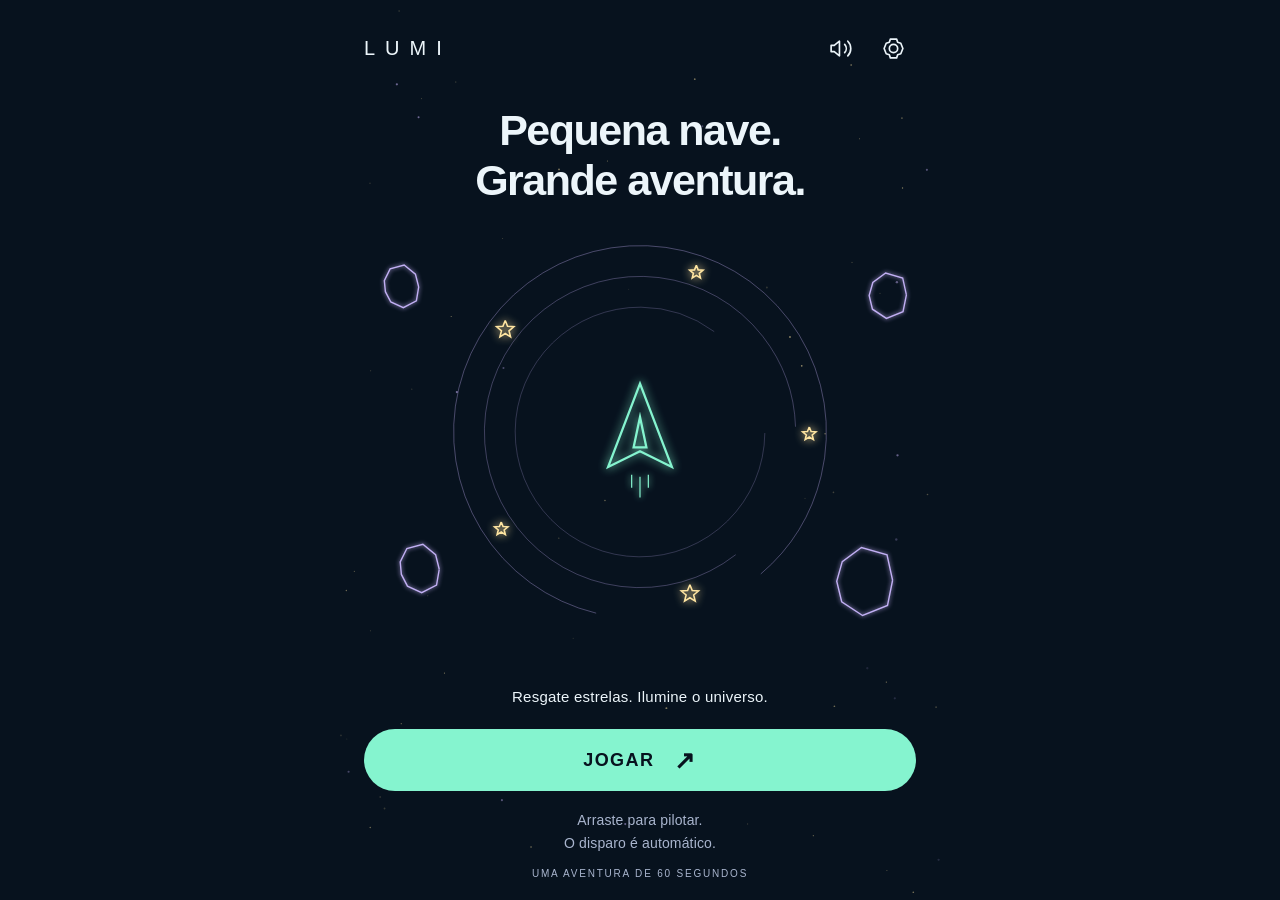
==== app/src/main/assets/index.html @ 9bbcdaa8 "Build LUMI Orbit Android game and bounded OpenAI service integration" ====
<!doctype html>
<html lang="pt-BR"><head><meta charset="utf-8"><meta name="viewport" content="width=device-width, initial-scale=1, maximum-scale=1, viewport-fit=cover"><meta name="theme-color" content="#07121e"><meta http-equiv="Content-Security-Policy" content="default-src 'self'; script-src 'self'; style-src 'self'; img-src 'self' data:; connect-src 'self'; object-src 'none'; base-uri 'none'"><title>LUMI Orbit</title><link rel="stylesheet" href="style.css"></head>
<body><main id="app"><canvas id="space" aria-label="Campo de estrelas. Arraste para pilotar a nave."></canvas>
<section id="home" class="screen">
<header><span class="wordmark">LUMI</span><div class="tools"><button id="sound" class="icon" aria-label="Desligar som"></button><button id="settings" class="icon" aria-label="Configurações"></button></div></header>
<h1>Pequena nave.<br>Grande aventura.</h1>
<div class="home-bottom"><p>Resgate estrelas. Ilumine o universo.</p><button id="play" class="primary">JOGAR <span>↗</span></button><p class="hint">Arraste para pilotar.<br>O disparo é automático.</p><span id="record" class="micro"></span></div>
</section>
<section id="hud" class="screen hidden"><header><div class="score"><b id="score">0</b><span>PONTOS</span></div><div id="lives" aria-label="3 corações"></div><button id="pause" class="icon circle" aria-label="Pausar"></button></header><div class="mission"><span id="mission-name">JARDIM DE ESTRELAS</span><strong id="goal">ESTRELAS 0 / 8</strong><div class="progress"><i id="progress"></i></div></div><div id="toast" role="status"></div><div id="control-hint">Arraste para pilotar</div><button id="shield" aria-label="Ativar escudo"><span id="shield-icon"></span><small id="shield-label">ESCUDO</small></button></section>
<section id="result" class="screen hidden"><header><span class="wordmark">LUMI</span><button id="result-home" class="icon" aria-label="Início"></button></header><div class="result-body"><h2 id="result-title">Você iluminou o céu!</h2><div id="medals" aria-label="Estrelas da aventura">☆ ☆ ☆</div><p id="result-stars">8 estrelas resgatadas</p><span class="micro">PONTUAÇÃO</span><strong id="final-score">840</strong><p id="result-note" class="hint"></p><button id="again" class="primary">MAIS UMA AVENTURA <span>↗</span></button></div></section>
<div id="overlay" class="hidden"><section id="panel" role="dialog" aria-modal="true" aria-labelledby="panel-title"></section></div>
</main><script src="game.js"></script></body></html>
---- app/src/main/assets/style.css ----
:root{--bg:#07121e;--ink:#ecf5fa;--mint:#85f4cf;--muted:#a9b5ce;--gold:#ffe5a1;--line:#27394c}*{box-sizing:border-box;-webkit-tap-highlight-color:transparent}html,body{margin:0;width:100%;height:100%;overflow:hidden;background:var(--bg);color:var(--ink);font-family:Arial,Helvetica,sans-serif;overscroll-behavior:none;user-select:none}button,input{font:inherit}button{cursor:pointer;color:inherit;border:0;touch-action:manipulation}button:focus-visible,input:focus-visible{outline:3px solid var(--gold);outline-offset:4px}button:active{transform:scale(.97)}#app{position:relative;width:100%;height:100%;max-width:600px;margin:auto;overflow:hidden}#space{position:absolute;inset:0;width:100%;height:100%;touch-action:none}.screen{position:absolute;inset:0;pointer-events:none;padding:24px}.screen button{pointer-events:auto}.hidden{display:none!important}header{display:flex;align-items:center;justify-content:space-between;height:48px;gap:12px}.wordmark{font-size:20px;letter-spacing:10px;font-weight:400}.tools{display:flex;gap:7px}.icon{display:grid;place-items:center;background:transparent;width:46px;height:46px;padding:11px}.icon svg{width:25px;height:25px}.circle{border:1px solid #afbdd8;border-radius:50%}h1{font-size:clamp(28px,8.1vw,43px);line-height:1.16;letter-spacing:-1.5px;margin:34px -4px 0;text-align:center;font-weight:750}.home-bottom{position:absolute;bottom:20px;left:24px;right:24px;text-align:center}.home-bottom>p:first-child{font-size:15px;letter-spacing:.25px;margin:0 0 24px}.primary{width:100%;min-height:62px;border-radius:32px;background:var(--mint);color:var(--bg);letter-spacing:1.4px;font-size:18px;font-weight:750;display:flex;align-items:center;justify-content:center;gap:20px;padding:16px}.primary span{font-size:25px}.hint{color:var(--muted);font-size:14px;line-height:1.6;margin:18px 0 0;letter-spacing:.15px}.micro{font-size:11px;letter-spacing:1.8px;color:var(--muted)}#record{display:block;margin-top:14px;font-size:10px;min-height:12px}.score{display:flex;flex-direction:column;gap:2px}.score b{font-size:30px;line-height:1;font-weight:500;font-variant-numeric:tabular-nums}.score span{font-size:8px;letter-spacing:2px;color:var(--muted)}#lives{display:flex;gap:9px;color:var(--mint)}#lives svg{width:24px;height:24px}.mission{text-align:center;margin-top:22px;display:flex;flex-direction:column;gap:8px}.mission>span{font-size:9px;color:var(--muted);letter-spacing:2px}.mission strong{font-size:12px;letter-spacing:2px;font-weight:400}.progress{width:110px;height:2px;background:var(--line);margin:0 auto}.progress i{height:2px;background:var(--gold);display:block;transition:width .25s;width:0}#toast{position:absolute;top:25%;left:16px;right:16px;text-align:center;font-size:22px;font-weight:600;opacity:0;transition:opacity .2s;text-shadow:0 2px 18px var(--bg)}#control-hint{position:absolute;bottom:25px;left:24px;font-size:13px;letter-spacing:.2px;color:var(--muted);transition:opacity 1s}#shield{position:absolute;bottom:55px;right:24px;display:flex;align-items:center;flex-direction:column;gap:11px;background:transparent;padding:0}#shield-icon{width:77px;height:77px;border:1px solid var(--mint);border-radius:50%;display:grid;place-items:center;box-shadow:0 0 0 7px #85f4cf09;transition:opacity .2s}#shield svg{width:35px;height:35px;color:var(--mint)}#shield small{font-size:10px;letter-spacing:1.8px;color:var(--muted)}#shield:disabled{cursor:default}#shield:disabled #shield-icon{opacity:.3}#result header{position:relative;z-index:1}.result-body{position:absolute;bottom:35px;left:24px;right:24px;text-align:center}.result-body h2{font-size:clamp(25px,7vw,37px);line-height:1.1;letter-spacing:-1px;margin:0 0 20px}#medals{font-size:65px;letter-spacing:12px;line-height:1.1;color:var(--gold);padding-left:12px}#result-stars{font-size:17px;letter-spacing:.6px;margin:15px 0 25px}#final-score{display:block;font-size:46px;font-weight:400;margin:6px 0 0}#result-note{margin:10px 0 23px;font-size:12px}#overlay{position:absolute;inset:0;z-index:5;background:#020913d9;backdrop-filter:blur(14px);display:flex;align-items:center;justify-content:center;padding:24px;touch-action:auto}#panel{width:100%;max-height:100%;overflow:auto;background:#0c1c2b;border:1px solid var(--line);border-radius:24px;padding:26px;box-shadow:0 24px 80px #0008}#panel h2{font-size:26px;letter-spacing:-.8px;margin:0 0 12px}#panel p{font-size:14px;line-height:1.65;color:var(--muted)}#panel button{width:100%;margin-top:12px;min-height:50px;border-radius:25px;padding:12px;background:#152b3b;font-size:14px}#panel button.primary{background:var(--mint);font-size:15px}#panel .row{display:flex;align-items:center;justify-content:space-between;gap:14px;border-bottom:1px solid var(--line);padding:13px 0;font-size:14px}#panel .row button{width:auto;min-width:82px;margin:0;min-height:42px;padding:10px}#panel .status{font-size:12px;color:var(--gold)}#panel label{font-size:12px;color:var(--muted);display:block;margin:15px 0 6px}#panel input{background:#06131f;border:1px solid #385062;border-radius:12px;padding:14px;width:100%;color:var(--ink);font-size:14px;user-select:text}#panel .minor{background:transparent;border:1px solid var(--line)}@media(max-height:660px){.screen{padding:15px 22px}h1{font-size:29px;margin-top:18px}.home-bottom{bottom:12px}.home-bottom>p:first-child{margin-bottom:16px;font-size:13px}.hint{font-size:12px;margin-top:12px}#record{margin-top:8px}.primary{min-height:54px}.result-body{bottom:20px}.result-body h2{font-size:26px}#medals{font-size:48px}#result-stars{margin:10px 0 16px}.mission{margin-top:12px}#shield-icon{width:65px;height:65px}}@media(prefers-reduced-motion:reduce){*{transition:none!important}}

#lives .lost{opacity:.2}
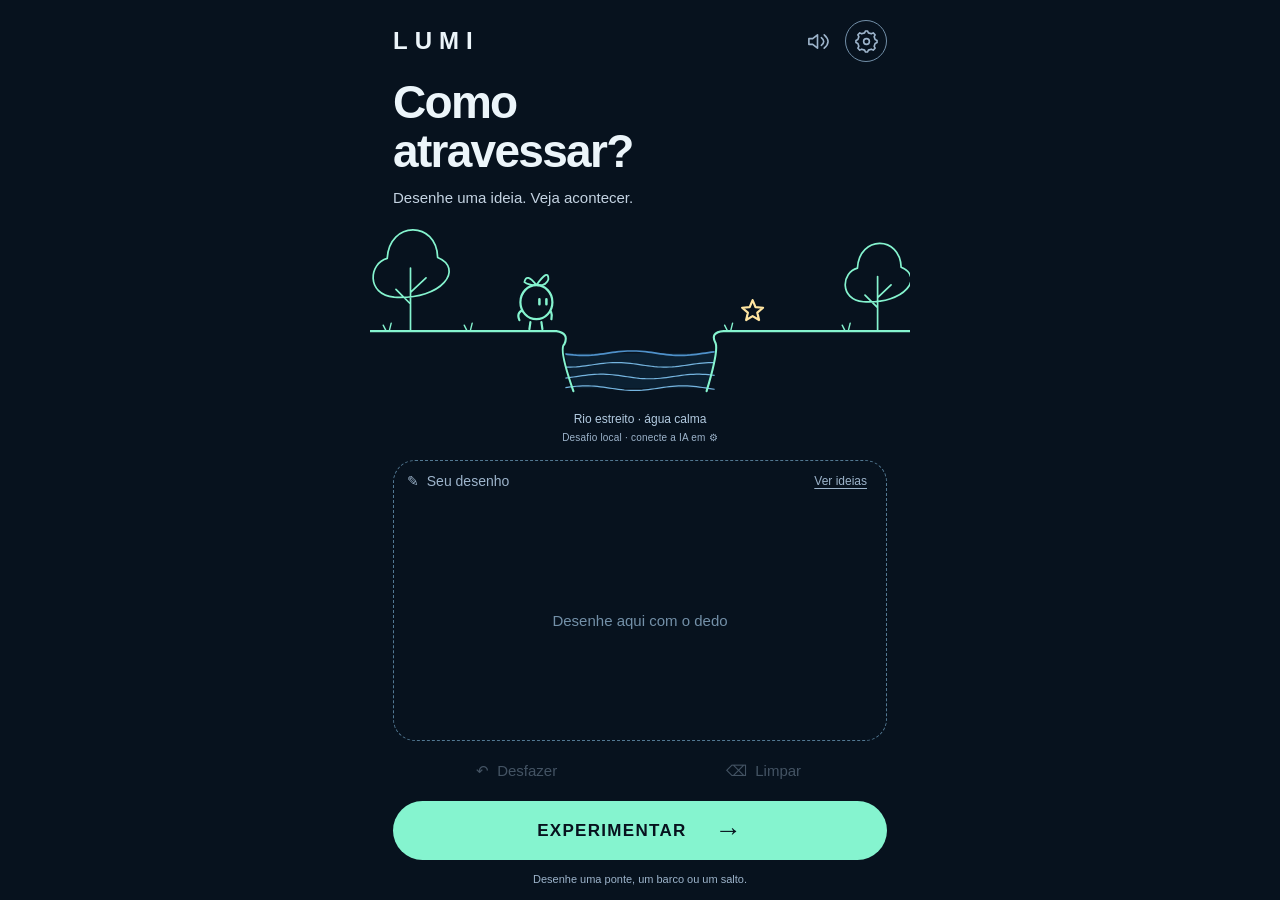
==== commit 15506ba2: "Transform LUMI into a drawing river puzzle with visual Decisions and outcome-conditioned Agents" ====
--- a/app/src/main/assets/index.html
+++ b/app/src/main/assets/index.html
@@ -1,12 +1,12 @@
 <!doctype html>
-<html lang="pt-BR"><head><meta charset="utf-8"><meta name="viewport" content="width=device-width, initial-scale=1, maximum-scale=1, viewport-fit=cover"><meta name="theme-color" content="#07121e"><meta http-equiv="Content-Security-Policy" content="default-src 'self'; script-src 'self'; style-src 'self'; img-src 'self' data:; connect-src 'self'; object-src 'none'; base-uri 'none'"><title>LUMI Orbit</title><link rel="stylesheet" href="style.css"></head>
-<body><main id="app"><canvas id="space" aria-label="Campo de estrelas. Arraste para pilotar a nave."></canvas>
-<section id="home" class="screen">
-<header><span class="wordmark">LUMI</span><div class="tools"><button id="sound" class="icon" aria-label="Desligar som"></button><button id="settings" class="icon" aria-label="Configurações"></button></div></header>
-<h1>Pequena nave.<br>Grande aventura.</h1>
-<div class="home-bottom"><p>Resgate estrelas. Ilumine o universo.</p><button id="play" class="primary">JOGAR <span>↗</span></button><p class="hint">Arraste para pilotar.<br>O disparo é automático.</p><span id="record" class="micro"></span></div>
-</section>
-<section id="hud" class="screen hidden"><header><div class="score"><b id="score">0</b><span>PONTOS</span></div><div id="lives" aria-label="3 corações"></div><button id="pause" class="icon circle" aria-label="Pausar"></button></header><div class="mission"><span id="mission-name">JARDIM DE ESTRELAS</span><strong id="goal">ESTRELAS 0 / 8</strong><div class="progress"><i id="progress"></i></div></div><div id="toast" role="status"></div><div id="control-hint">Arraste para pilotar</div><button id="shield" aria-label="Ativar escudo"><span id="shield-icon"></span><small id="shield-label">ESCUDO</small></button></section>
-<section id="result" class="screen hidden"><header><span class="wordmark">LUMI</span><button id="result-home" class="icon" aria-label="Início"></button></header><div class="result-body"><h2 id="result-title">Você iluminou o céu!</h2><div id="medals" aria-label="Estrelas da aventura">☆ ☆ ☆</div><p id="result-stars">8 estrelas resgatadas</p><span class="micro">PONTUAÇÃO</span><strong id="final-score">840</strong><p id="result-note" class="hint"></p><button id="again" class="primary">MAIS UMA AVENTURA <span>↗</span></button></div></section>
+<html lang="pt-BR"><head><meta charset="utf-8"><meta name="viewport" content="width=device-width, initial-scale=1, viewport-fit=cover"><meta name="theme-color" content="#07121e"><meta http-equiv="Content-Security-Policy" content="default-src 'self'; script-src 'self'; style-src 'self'; img-src 'self' data:; connect-src 'self'; object-src 'none'; base-uri 'none'"><title>LUMI · Travessias</title><link rel="stylesheet" href="style.css"></head>
+<body><main id="app">
+<header><span class="wordmark">LUMI</span><div class="header-tools"><button id="listen" class="icon" aria-label="Ouvir o desafio"></button><button id="settings" class="icon circle" aria-label="Configurações"></button></div></header>
+<section class="intro"><h1 id="title">Como<br>atravessar?</h1><p id="subtitle">Desenhe uma ideia. Veja acontecer.</p></section>
+<section id="world-wrap" aria-label="Desafio de atravessar o rio"><canvas id="world"></canvas><span id="conditions">Rio estreito · água calma</span><span id="origin">Desafio local</span></section>
+<section id="drawing-area"><div class="pad-heading"><span id="pad-label">✎ &nbsp;Seu desenho</span><button id="ideas">Ver ideias</button></div><canvas id="drawing" aria-label="Área para desenhar uma ponte, um barco ou um salto"></canvas><span id="draw-placeholder">Desenhe aqui com o dedo</span><div id="busy" class="hidden" role="status"><span class="spinner"></span><strong>Lendo sua ideia…</strong><span>Decisions está olhando o desenho.</span></div><div id="outcome" class="hidden" role="status"><div id="solution-icon"></div><h2 id="outcome-title"></h2><p id="outcome-description"></p><span id="recognition"></span><button id="correct" class="text-button">Não era isso que desenhei</button></div></section>
+<div id="drawing-tools"><button id="undo" aria-label="Desfazer último traço">↶ &nbsp;Desfazer</button><button id="clear" aria-label="Limpar desenho">⌫ &nbsp;Limpar</button></div>
+<div id="feedback" role="status" aria-live="polite"></div>
+<footer><button id="submit" class="primary">EXPERIMENTAR <span>→</span></button><button id="retry" class="secondary hidden">Tentar outro desenho</button><p id="footer-note">Desenhe uma ponte, um barco ou um salto.</p></footer>
 <div id="overlay" class="hidden"><section id="panel" role="dialog" aria-modal="true" aria-labelledby="panel-title"></section></div>
 </main><script src="game.js"></script></body></html>
--- a/app/src/main/assets/style.css
+++ b/app/src/main/assets/style.css
@@ -1,3 +1,2 @@
-:root{--bg:#07121e;--ink:#ecf5fa;--mint:#85f4cf;--muted:#a9b5ce;--gold:#ffe5a1;--line:#27394c}*{box-sizing:border-box;-webkit-tap-highlight-color:transparent}html,body{margin:0;width:100%;height:100%;overflow:hidden;background:var(--bg);color:var(--ink);font-family:Arial,Helvetica,sans-serif;overscroll-behavior:none;user-select:none}button,input{font:inherit}button{cursor:pointer;color:inherit;border:0;touch-action:manipulation}button:focus-visible,input:focus-visible{outline:3px solid var(--gold);outline-offset:4px}button:active{transform:scale(.97)}#app{position:relative;width:100%;height:100%;max-width:600px;margin:auto;overflow:hidden}#space{position:absolute;inset:0;width:100%;height:100%;touch-action:none}.screen{position:absolute;inset:0;pointer-events:none;padding:24px}.screen button{pointer-events:auto}.hidden{display:none!important}header{display:flex;align-items:center;justify-content:space-between;height:48px;gap:12px}.wordmark{font-size:20px;letter-spacing:10px;font-weight:400}.tools{display:flex;gap:7px}.icon{display:grid;place-items:center;background:transparent;width:46px;height:46px;padding:11px}.icon svg{width:25px;height:25px}.circle{border:1px solid #afbdd8;border-radius:50%}h1{font-size:clamp(28px,8.1vw,43px);line-height:1.16;letter-spacing:-1.5px;margin:34px -4px 0;text-align:center;font-weight:750}.home-bottom{position:absolute;bottom:20px;left:24px;right:24px;text-align:center}.home-bottom>p:first-child{font-size:15px;letter-spacing:.25px;margin:0 0 24px}.primary{width:100%;min-height:62px;border-radius:32px;background:var(--mint);color:var(--bg);letter-spacing:1.4px;font-size:18px;font-weight:750;display:flex;align-items:center;justify-content:center;gap:20px;padding:16px}.primary span{font-size:25px}.hint{color:var(--muted);font-size:14px;line-height:1.6;margin:18px 0 0;letter-spacing:.15px}.micro{font-size:11px;letter-spacing:1.8px;color:var(--muted)}#record{display:block;margin-top:14px;font-size:10px;min-height:12px}.score{display:flex;flex-direction:column;gap:2px}.score b{font-size:30px;line-height:1;font-weight:500;font-variant-numeric:tabular-nums}.score span{font-size:8px;letter-spacing:2px;color:var(--muted)}#lives{display:flex;gap:9px;color:var(--mint)}#lives svg{width:24px;height:24px}.mission{text-align:center;margin-top:22px;display:flex;flex-direction:column;gap:8px}.mission>span{font-size:9px;color:var(--muted);letter-spacing:2px}.mission strong{font-size:12px;letter-spacing:2px;font-weight:400}.progress{width:110px;height:2px;background:var(--line);margin:0 auto}.progress i{height:2px;background:var(--gold);display:block;transition:width .25s;width:0}#toast{position:absolute;top:25%;left:16px;right:16px;text-align:center;font-size:22px;font-weight:600;opacity:0;transition:opacity .2s;text-shadow:0 2px 18px var(--bg)}#control-hint{position:absolute;bottom:25px;left:24px;font-size:13px;letter-spacing:.2px;color:var(--muted);transition:opacity 1s}#shield{position:absolute;bottom:55px;right:24px;display:flex;align-items:center;flex-direction:column;gap:11px;background:transparent;padding:0}#shield-icon{width:77px;height:77px;border:1px solid var(--mint);border-radius:50%;display:grid;place-items:center;box-shadow:0 0 0 7px #85f4cf09;transition:opacity .2s}#shield svg{width:35px;height:35px;color:var(--mint)}#shield small{font-size:10px;letter-spacing:1.8px;color:var(--muted)}#shield:disabled{cursor:default}#shield:disabled #shield-icon{opacity:.3}#result header{position:relative;z-index:1}.result-body{position:absolute;bottom:35px;left:24px;right:24px;text-align:center}.result-body h2{font-size:clamp(25px,7vw,37px);line-height:1.1;letter-spacing:-1px;margin:0 0 20px}#medals{font-size:65px;letter-spacing:12px;line-height:1.1;color:var(--gold);padding-left:12px}#result-stars{font-size:17px;letter-spacing:.6px;margin:15px 0 25px}#final-score{display:block;font-size:46px;font-weight:400;margin:6px 0 0}#result-note{margin:10px 0 23px;font-size:12px}#overlay{position:absolute;inset:0;z-index:5;background:#020913d9;backdrop-filter:blur(14px);display:flex;align-items:center;justify-content:center;padding:24px;touch-action:auto}#panel{width:100%;max-height:100%;overflow:auto;background:#0c1c2b;border:1px solid var(--line);border-radius:24px;padding:26px;box-shadow:0 24px 80px #0008}#panel h2{font-size:26px;letter-spacing:-.8px;margin:0 0 12px}#panel p{font-size:14px;line-height:1.65;color:var(--muted)}#panel button{width:100%;margin-top:12px;min-height:50px;border-radius:25px;padding:12px;background:#152b3b;font-size:14px}#panel button.primary{background:var(--mint);font-size:15px}#panel .row{display:flex;align-items:center;justify-content:space-between;gap:14px;border-bottom:1px solid var(--line);padding:13px 0;font-size:14px}#panel .row button{width:auto;min-width:82px;margin:0;min-height:42px;padding:10px}#panel .status{font-size:12px;color:var(--gold)}#panel label{font-size:12px;color:var(--muted);display:block;margin:15px 0 6px}#panel input{background:#06131f;border:1px solid #385062;border-radius:12px;padding:14px;width:100%;color:var(--ink);font-size:14px;user-select:text}#panel .minor{background:transparent;border:1px solid var(--line)}@media(max-height:660px){.screen{padding:15px 22px}h1{font-size:29px;margin-top:18px}.home-bottom{bottom:12px}.home-bottom>p:first-child{margin-bottom:16px;font-size:13px}.hint{font-size:12px;margin-top:12px}#record{margin-top:8px}.primary{min-height:54px}.result-body{bottom:20px}.result-body h2{font-size:26px}#medals{font-size:48px}#result-stars{margin:10px 0 16px}.mission{margin-top:12px}#shield-icon{width:65px;height:65px}}@media(prefers-reduced-motion:reduce){*{transition:none!important}}
-
-#lives .lost{opacity:.2}
+:root{--bg:#07121e;--ink:#ecf5fa;--mint:#85f4cf;--muted:#9db4cb;--gold:#ffe5a1;--line:#294358;--surface:#0c1c2b}*{box-sizing:border-box;-webkit-tap-highlight-color:transparent}html,body{margin:0;width:100%;height:100%;overflow:hidden;background:var(--bg);color:var(--ink);font-family:ui-rounded,'Arial Rounded MT Bold',Arial,Helvetica,sans-serif;overscroll-behavior:none;user-select:none}button,input{font:inherit}button{cursor:pointer;color:inherit;background:none;border:0;touch-action:manipulation}button:focus-visible,input:focus-visible{outline:3px solid var(--gold);outline-offset:3px}button:active{transform:scale(.97)}button:disabled{opacity:.4;cursor:default}button svg{width:23px;height:23px}#app{position:relative;width:100%;height:100%;max-width:540px;margin:auto;display:flex;flex-direction:column;padding:20px 23px 10px;gap:9px;overflow:hidden}header{display:flex;align-items:center;justify-content:space-between;flex-shrink:0;height:42px}.wordmark{font-size:24px;letter-spacing:7px;font-weight:650}.header-tools{display:flex;gap:7px}.icon{width:42px;height:42px;display:grid;place-items:center;padding:9px;color:var(--muted)}.circle{border:1px solid #728fa8;border-radius:50%}.intro{flex-shrink:0}h1{font-size:clamp(34px,10.3vw,46px);line-height:1.06;letter-spacing:-1.7px;margin:7px 0 11px;font-weight:750}.intro p{font-size:15px;line-height:1.4;color:#c4d3e2;margin:0}#world-wrap{position:relative;flex:0 1 26%;min-height:135px;margin:0 -23px}#world{display:block;width:100%;height:100%}#conditions{position:absolute;bottom:17px;left:0;right:0;text-align:center;font-size:12px;color:#b3cbe1}#origin{position:absolute;bottom:0;left:0;right:0;text-align:center;font-size:10px;color:var(--muted);letter-spacing:.2px}#drawing-area{position:relative;flex:1 1 230px;min-height:135px;border:1.5px dashed #527892;border-radius:22px;margin-top:8px;overflow:hidden}#drawing{position:absolute;inset:40px 0 0;width:100%;height:calc(100% - 40px);touch-action:none}#draw-placeholder{position:absolute;left:8px;right:8px;top:54%;text-align:center;font-size:15px;color:#7390a8;pointer-events:none}.pad-heading{position:relative;display:flex;align-items:center;justify-content:space-between;height:40px;padding:5px 13px;z-index:1;font-size:14px;color:var(--muted);pointer-events:none}.pad-heading button{min-height:34px;font-size:12px;text-decoration:underline;text-underline-offset:3px;pointer-events:auto}#drawing-tools{display:flex;align-items:center;justify-content:space-around;flex-shrink:0}#drawing-tools button{min-height:42px;font-size:15px;color:var(--muted);min-width:110px}#feedback{min-height:0;color:var(--gold);text-align:center;font-size:13px;line-height:1.35;flex-shrink:0}#feedback:empty{display:none}footer{flex-shrink:0}.primary{width:100%;min-height:58px;border-radius:32px;background:var(--mint);color:var(--bg);letter-spacing:1.3px;font-size:17px;font-weight:750;display:flex;align-items:center;justify-content:center;gap:28px;padding:14px}.primary span{font-size:27px;font-weight:400}.secondary{width:100%;min-height:38px;color:var(--muted);font-size:14px;margin-top:4px}#footer-note{margin:12px 0 2px;font-size:11px;text-align:center;color:var(--muted);line-height:1.45}.hidden{display:none!important}#busy{position:absolute;inset:0;background:#07121ef2;display:flex;align-items:center;justify-content:center;flex-direction:column;gap:15px;padding:20px;text-align:center;z-index:3}#busy strong{font-size:20px}#busy>span:last-child{font-size:13px;color:var(--muted)}.spinner{width:32px;height:32px;border:2px solid var(--line);border-top-color:var(--mint);border-radius:50%;animation:turn 1.1s linear infinite}@keyframes turn{to{transform:rotate(360deg)}}#outcome{position:absolute;inset:0;background:var(--surface);display:flex;align-items:center;justify-content:center;flex-direction:column;text-align:center;padding:14px;z-index:2}#solution-icon svg{width:74px;height:48px;color:var(--gold)}#outcome h2{font-size:24px;line-height:1.1;letter-spacing:-.7px;margin:6px 0 8px}#outcome p{font-size:14px;line-height:1.45;max-width:300px;margin:0;color:#c8d8e6}#recognition{font-size:11px;color:var(--mint);margin-top:12px}.text-button{font-size:11px;min-height:32px;color:var(--muted);text-decoration:underline;text-underline-offset:3px}body[data-mode=result] h1,body[data-mode=animating] h1,body[data-mode=waiting] h1{font-size:32px;line-height:1.1;min-height:70px}body[data-mode=result] #drawing-area{border-style:solid;border-color:var(--line)}#overlay{position:absolute;inset:0;z-index:10;background:#020913ec;backdrop-filter:blur(10px);display:flex;align-items:center;justify-content:center;padding:20px}#panel{width:100%;max-height:100%;overflow:auto;background:var(--surface);border:1px solid var(--line);border-radius:24px;padding:24px;box-shadow:0 24px 80px #0008}#panel h2{font-size:26px;line-height:1.12;margin:0 0 14px;letter-spacing:-.7px}#panel p{font-size:14px;line-height:1.55;color:var(--muted)}#panel button{width:100%;margin-top:10px;min-height:46px;border-radius:24px;padding:10px;background:#152b3b;font-size:14px}#panel button.primary{background:var(--mint);color:var(--bg)}#panel label{display:block;font-size:13px;margin:16px 0 8px;color:var(--muted)}#panel input{background:#06131f;border:1px solid #385062;border-radius:12px;padding:14px;width:100%;color:var(--ink);font-size:17px;user-select:text}#panel .row{display:flex;align-items:center;justify-content:space-between;gap:8px;border-bottom:1px solid var(--line);padding:12px 0;font-size:14px}#panel .row button{width:auto;margin:0;min-width:80px}#panel .status{color:var(--gold);font-size:13px}#panel .service-row{padding:12px 0;border-bottom:1px solid var(--line);display:flex;flex-direction:column;gap:6px}#panel .service-row b{font-size:14px;color:var(--mint)}#panel .service-row span{font-size:12px;line-height:1.5}#panel .evidence{font-size:10px;white-space:pre-wrap;overflow-wrap:anywhere;user-select:text}#panel .small-note{font-size:11px;line-height:1.5}#panel .choice-list{display:grid;grid-template-columns:repeat(3,1fr);gap:6px}#panel .choice-list button{padding:12px 3px;font-size:12px;border:1px solid var(--line);border-radius:14px}#panel .choice-list svg{display:block;width:65px;height:44px;max-width:100%;margin:0 auto 7px;color:var(--gold)}.trace-example{display:block;width:100%;height:110px;color:var(--gold)}#panel .history-item{font-size:12px;line-height:1.5;padding:10px 0;border-top:1px solid var(--line);color:#bed1e2}button:focus-visible{outline-offset:-3px}@media(max-height:710px){#app{padding:12px 20px 8px;gap:5px}header{height:38px}h1{font-size:34px;margin:4px 0 7px}.intro p{font-size:13px}#world-wrap{min-height:115px;margin:0 -20px;flex-basis:24%}#drawing-area{margin-top:5px;min-height:120px}#drawing-tools button{min-height:36px;font-size:13px}.primary{min-height:50px;font-size:15px}#footer-note{margin-top:7px;font-size:10px}#outcome h2{font-size:21px}#outcome p{font-size:12px}#solution-icon svg{height:32px}#recognition{margin-top:6px}#feedback{font-size:12px}body[data-mode=result] h1,body[data-mode=animating] h1,body[data-mode=waiting] h1{font-size:28px;min-height:57px}}@media(prefers-reduced-motion:reduce){.spinner{animation-duration:2s}*{scroll-behavior:auto!important}}
+.trace-example svg{width:100%;height:100%}@media(max-height:710px){body[data-mode=result] #solution-icon,body[data-mode=result] #outcome h2{display:none}body[data-mode=result] #outcome{padding:12px}body[data-mode=result] #recognition{font-size:10px}}
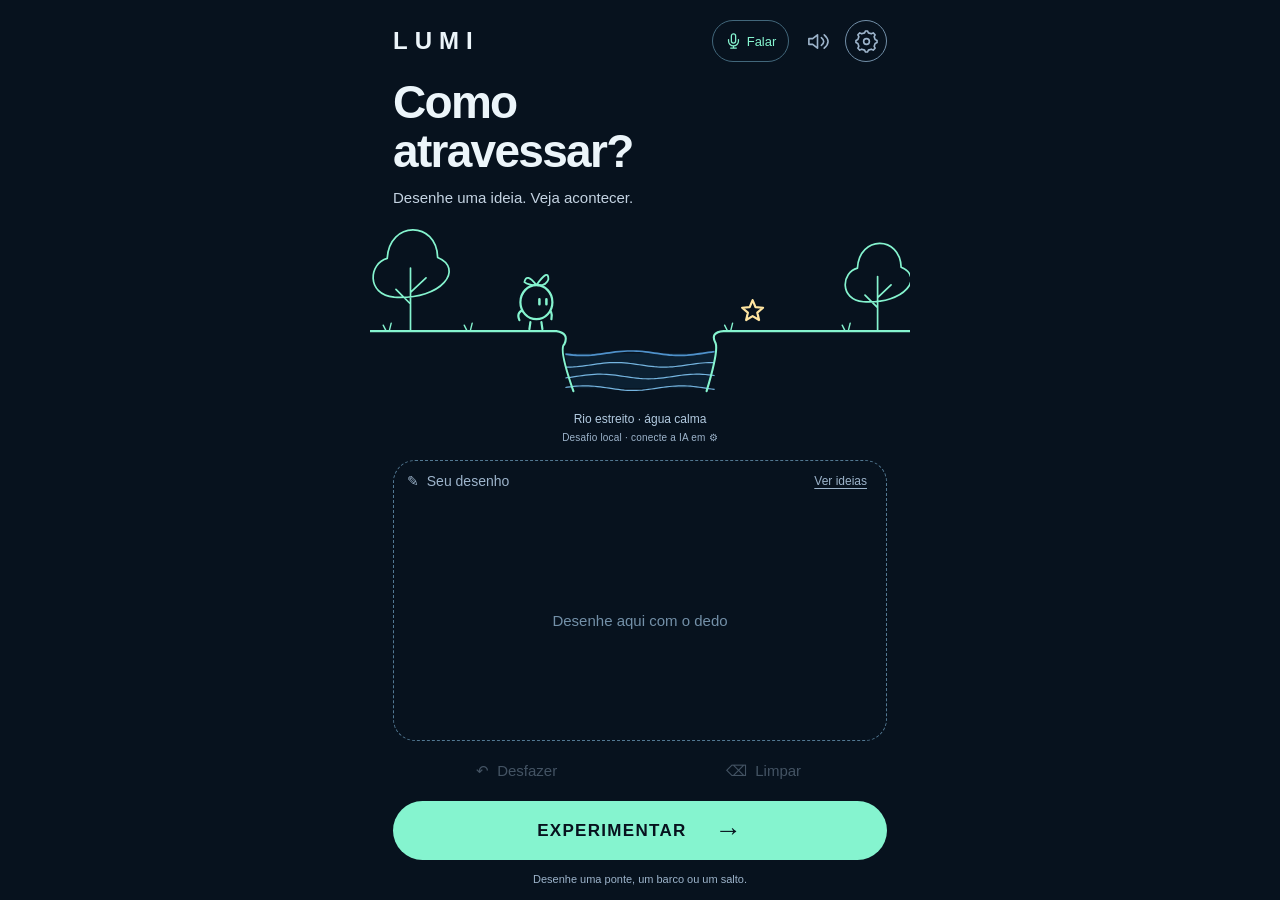
==== commit 6c11a75d: "Add GPT-Live voice interaction with reversible river commands and native microphone lifecycle" ====
--- a/app/src/main/assets/index.html
+++ b/app/src/main/assets/index.html
@@ -1,7 +1,8 @@
 <!doctype html>
-<html lang="pt-BR"><head><meta charset="utf-8"><meta name="viewport" content="width=device-width, initial-scale=1, viewport-fit=cover"><meta name="theme-color" content="#07121e"><meta http-equiv="Content-Security-Policy" content="default-src 'self'; script-src 'self'; style-src 'self'; img-src 'self' data:; connect-src 'self'; object-src 'none'; base-uri 'none'"><title>LUMI · Travessias</title><link rel="stylesheet" href="style.css"></head>
+<html lang="pt-BR"><head><meta charset="utf-8"><meta name="viewport" content="width=device-width, initial-scale=1, viewport-fit=cover"><meta name="theme-color" content="#07121e"><meta http-equiv="Content-Security-Policy" content="default-src 'self'; script-src 'self'; style-src 'self'; img-src 'self' data:; connect-src 'self'; media-src 'self' blob:; object-src 'none'; base-uri 'none'"><title>LUMI · Travessias</title><link rel="stylesheet" href="style.css"></head>
 <body><main id="app">
-<header><span class="wordmark">LUMI</span><div class="header-tools"><button id="listen" class="icon" aria-label="Ouvir o desafio"></button><button id="settings" class="icon circle" aria-label="Configurações"></button></div></header>
+<header><span class="wordmark">LUMI</span><div class="header-tools"><button id="voice-toggle" class="voice-button" aria-label="Conversar com Lumi" aria-pressed="false"><span id="voice-icon"></span><span id="voice-label">Falar</span></button><button id="listen" class="icon" aria-label="Ouvir o desafio"></button><button id="settings" class="icon circle" aria-label="Configurações"></button></div></header>
+<section id="voice-bar" class="hidden" aria-label="Conversa por voz"><div><strong id="voice-status">Lumi · voz de IA</strong><button id="voice-end" aria-label="Desligar microfone">Desligar ×</button></div><p id="voice-caption" aria-live="polite">Diga: “Fica de noite”.</p><button id="voice-play" class="hidden">Toque para ouvir a Lumi</button></section>
 <section class="intro"><h1 id="title">Como<br>atravessar?</h1><p id="subtitle">Desenhe uma ideia. Veja acontecer.</p></section>
 <section id="world-wrap" aria-label="Desafio de atravessar o rio"><canvas id="world"></canvas><span id="conditions">Rio estreito · água calma</span><span id="origin">Desafio local</span></section>
 <section id="drawing-area"><div class="pad-heading"><span id="pad-label">✎ &nbsp;Seu desenho</span><button id="ideas">Ver ideias</button></div><canvas id="drawing" aria-label="Área para desenhar uma ponte, um barco ou um salto"></canvas><span id="draw-placeholder">Desenhe aqui com o dedo</span><div id="busy" class="hidden" role="status"><span class="spinner"></span><strong>Lendo sua ideia…</strong><span>Decisions está olhando o desenho.</span></div><div id="outcome" class="hidden" role="status"><div id="solution-icon"></div><h2 id="outcome-title"></h2><p id="outcome-description"></p><span id="recognition"></span><button id="correct" class="text-button">Não era isso que desenhei</button></div></section>
@@ -9,4 +10,4 @@
 <div id="feedback" role="status" aria-live="polite"></div>
 <footer><button id="submit" class="primary">EXPERIMENTAR <span>→</span></button><button id="retry" class="secondary hidden">Tentar outro desenho</button><p id="footer-note">Desenhe uma ponte, um barco ou um salto.</p></footer>
 <div id="overlay" class="hidden"><section id="panel" role="dialog" aria-modal="true" aria-labelledby="panel-title"></section></div>
-</main><script src="game.js"></script></body></html>
+</main><script src="game.js"></script><script src="live-voice.js"></script></body></html>
--- a/app/src/main/assets/style.css
+++ b/app/src/main/assets/style.css
@@ -1,2 +1,3 @@
 :root{--bg:#07121e;--ink:#ecf5fa;--mint:#85f4cf;--muted:#9db4cb;--gold:#ffe5a1;--line:#294358;--surface:#0c1c2b}*{box-sizing:border-box;-webkit-tap-highlight-color:transparent}html,body{margin:0;width:100%;height:100%;overflow:hidden;background:var(--bg);color:var(--ink);font-family:ui-rounded,'Arial Rounded MT Bold',Arial,Helvetica,sans-serif;overscroll-behavior:none;user-select:none}button,input{font:inherit}button{cursor:pointer;color:inherit;background:none;border:0;touch-action:manipulation}button:focus-visible,input:focus-visible{outline:3px solid var(--gold);outline-offset:3px}button:active{transform:scale(.97)}button:disabled{opacity:.4;cursor:default}button svg{width:23px;height:23px}#app{position:relative;width:100%;height:100%;max-width:540px;margin:auto;display:flex;flex-direction:column;padding:20px 23px 10px;gap:9px;overflow:hidden}header{display:flex;align-items:center;justify-content:space-between;flex-shrink:0;height:42px}.wordmark{font-size:24px;letter-spacing:7px;font-weight:650}.header-tools{display:flex;gap:7px}.icon{width:42px;height:42px;display:grid;place-items:center;padding:9px;color:var(--muted)}.circle{border:1px solid #728fa8;border-radius:50%}.intro{flex-shrink:0}h1{font-size:clamp(34px,10.3vw,46px);line-height:1.06;letter-spacing:-1.7px;margin:7px 0 11px;font-weight:750}.intro p{font-size:15px;line-height:1.4;color:#c4d3e2;margin:0}#world-wrap{position:relative;flex:0 1 26%;min-height:135px;margin:0 -23px}#world{display:block;width:100%;height:100%}#conditions{position:absolute;bottom:17px;left:0;right:0;text-align:center;font-size:12px;color:#b3cbe1}#origin{position:absolute;bottom:0;left:0;right:0;text-align:center;font-size:10px;color:var(--muted);letter-spacing:.2px}#drawing-area{position:relative;flex:1 1 230px;min-height:135px;border:1.5px dashed #527892;border-radius:22px;margin-top:8px;overflow:hidden}#drawing{position:absolute;inset:40px 0 0;width:100%;height:calc(100% - 40px);touch-action:none}#draw-placeholder{position:absolute;left:8px;right:8px;top:54%;text-align:center;font-size:15px;color:#7390a8;pointer-events:none}.pad-heading{position:relative;display:flex;align-items:center;justify-content:space-between;height:40px;padding:5px 13px;z-index:1;font-size:14px;color:var(--muted);pointer-events:none}.pad-heading button{min-height:34px;font-size:12px;text-decoration:underline;text-underline-offset:3px;pointer-events:auto}#drawing-tools{display:flex;align-items:center;justify-content:space-around;flex-shrink:0}#drawing-tools button{min-height:42px;font-size:15px;color:var(--muted);min-width:110px}#feedback{min-height:0;color:var(--gold);text-align:center;font-size:13px;line-height:1.35;flex-shrink:0}#feedback:empty{display:none}footer{flex-shrink:0}.primary{width:100%;min-height:58px;border-radius:32px;background:var(--mint);color:var(--bg);letter-spacing:1.3px;font-size:17px;font-weight:750;display:flex;align-items:center;justify-content:center;gap:28px;padding:14px}.primary span{font-size:27px;font-weight:400}.secondary{width:100%;min-height:38px;color:var(--muted);font-size:14px;margin-top:4px}#footer-note{margin:12px 0 2px;font-size:11px;text-align:center;color:var(--muted);line-height:1.45}.hidden{display:none!important}#busy{position:absolute;inset:0;background:#07121ef2;display:flex;align-items:center;justify-content:center;flex-direction:column;gap:15px;padding:20px;text-align:center;z-index:3}#busy strong{font-size:20px}#busy>span:last-child{font-size:13px;color:var(--muted)}.spinner{width:32px;height:32px;border:2px solid var(--line);border-top-color:var(--mint);border-radius:50%;animation:turn 1.1s linear infinite}@keyframes turn{to{transform:rotate(360deg)}}#outcome{position:absolute;inset:0;background:var(--surface);display:flex;align-items:center;justify-content:center;flex-direction:column;text-align:center;padding:14px;z-index:2}#solution-icon svg{width:74px;height:48px;color:var(--gold)}#outcome h2{font-size:24px;line-height:1.1;letter-spacing:-.7px;margin:6px 0 8px}#outcome p{font-size:14px;line-height:1.45;max-width:300px;margin:0;color:#c8d8e6}#recognition{font-size:11px;color:var(--mint);margin-top:12px}.text-button{font-size:11px;min-height:32px;color:var(--muted);text-decoration:underline;text-underline-offset:3px}body[data-mode=result] h1,body[data-mode=animating] h1,body[data-mode=waiting] h1{font-size:32px;line-height:1.1;min-height:70px}body[data-mode=result] #drawing-area{border-style:solid;border-color:var(--line)}#overlay{position:absolute;inset:0;z-index:10;background:#020913ec;backdrop-filter:blur(10px);display:flex;align-items:center;justify-content:center;padding:20px}#panel{width:100%;max-height:100%;overflow:auto;background:var(--surface);border:1px solid var(--line);border-radius:24px;padding:24px;box-shadow:0 24px 80px #0008}#panel h2{font-size:26px;line-height:1.12;margin:0 0 14px;letter-spacing:-.7px}#panel p{font-size:14px;line-height:1.55;color:var(--muted)}#panel button{width:100%;margin-top:10px;min-height:46px;border-radius:24px;padding:10px;background:#152b3b;font-size:14px}#panel button.primary{background:var(--mint);color:var(--bg)}#panel label{display:block;font-size:13px;margin:16px 0 8px;color:var(--muted)}#panel input{background:#06131f;border:1px solid #385062;border-radius:12px;padding:14px;width:100%;color:var(--ink);font-size:17px;user-select:text}#panel .row{display:flex;align-items:center;justify-content:space-between;gap:8px;border-bottom:1px solid var(--line);padding:12px 0;font-size:14px}#panel .row button{width:auto;margin:0;min-width:80px}#panel .status{color:var(--gold);font-size:13px}#panel .service-row{padding:12px 0;border-bottom:1px solid var(--line);display:flex;flex-direction:column;gap:6px}#panel .service-row b{font-size:14px;color:var(--mint)}#panel .service-row span{font-size:12px;line-height:1.5}#panel .evidence{font-size:10px;white-space:pre-wrap;overflow-wrap:anywhere;user-select:text}#panel .small-note{font-size:11px;line-height:1.5}#panel .choice-list{display:grid;grid-template-columns:repeat(3,1fr);gap:6px}#panel .choice-list button{padding:12px 3px;font-size:12px;border:1px solid var(--line);border-radius:14px}#panel .choice-list svg{display:block;width:65px;height:44px;max-width:100%;margin:0 auto 7px;color:var(--gold)}.trace-example{display:block;width:100%;height:110px;color:var(--gold)}#panel .history-item{font-size:12px;line-height:1.5;padding:10px 0;border-top:1px solid var(--line);color:#bed1e2}button:focus-visible{outline-offset:-3px}@media(max-height:710px){#app{padding:12px 20px 8px;gap:5px}header{height:38px}h1{font-size:34px;margin:4px 0 7px}.intro p{font-size:13px}#world-wrap{min-height:115px;margin:0 -20px;flex-basis:24%}#drawing-area{margin-top:5px;min-height:120px}#drawing-tools button{min-height:36px;font-size:13px}.primary{min-height:50px;font-size:15px}#footer-note{margin-top:7px;font-size:10px}#outcome h2{font-size:21px}#outcome p{font-size:12px}#solution-icon svg{height:32px}#recognition{margin-top:6px}#feedback{font-size:12px}body[data-mode=result] h1,body[data-mode=animating] h1,body[data-mode=waiting] h1{font-size:28px;min-height:57px}}@media(prefers-reduced-motion:reduce){.spinner{animation-duration:2s}*{scroll-behavior:auto!important}}
 .trace-example svg{width:100%;height:100%}@media(max-height:710px){body[data-mode=result] #solution-icon,body[data-mode=result] #outcome h2{display:none}body[data-mode=result] #outcome{padding:12px}body[data-mode=result] #recognition{font-size:10px}}
+.voice-button{display:flex;gap:5px;align-items:center;justify-content:center;min-width:77px;height:42px;padding:8px 10px;border:1px solid #42677b;border-radius:23px;color:var(--mint);font-size:13px}.voice-button svg{width:17px;height:22px}.voice-button.on{background:var(--mint);color:var(--bg);border-color:var(--mint)}#voice-icon{height:22px}#voice-bar{flex-shrink:0;border:1px solid #315665;background:#102631;border-radius:14px;padding:7px 11px}#voice-bar>div{display:flex;justify-content:space-between;align-items:center;gap:5px}#voice-bar strong{font-size:11px;color:var(--mint);font-weight:500}#voice-end{min-height:30px;font-size:11px;color:var(--mint);white-space:nowrap}#voice-caption{font-size:12px;color:#d2e4ec;line-height:1.35;margin:0 0 3px;display:-webkit-box;-webkit-line-clamp:2;-webkit-box-orient:vertical;overflow:hidden;overflow-wrap:anywhere}#voice-play{font-size:12px;text-decoration:underline;min-height:32px;color:var(--gold)}#app:has(#voice-bar:not(.hidden)) h1{font-size:34px;margin:3px 0 7px}#app:has(#voice-bar:not(.hidden)) #world-wrap{flex-basis:22%;min-height:135px}#app:has(#voice-bar:not(.hidden)) #drawing-area{min-height:110px}@media(max-height:710px){#app:has(#voice-bar:not(.hidden)){gap:3px}#app:has(#voice-bar:not(.hidden)) h1{font-size:28px;line-height:1.02;margin:2px 0 5px}#app:has(#voice-bar:not(.hidden)) #world-wrap{min-height:135px;flex-basis:20%}#app:has(#voice-bar:not(.hidden)) #voice-caption{-webkit-line-clamp:1}#app:has(#voice-bar:not(.hidden)) #drawing-area{min-height:105px}.header-tools{gap:3px}.voice-button{min-width:70px;padding:8px}.wordmark{font-size:22px;letter-spacing:5px}#app:has(#voice-bar:not(.hidden)) #footer-note{margin-top:5px}}
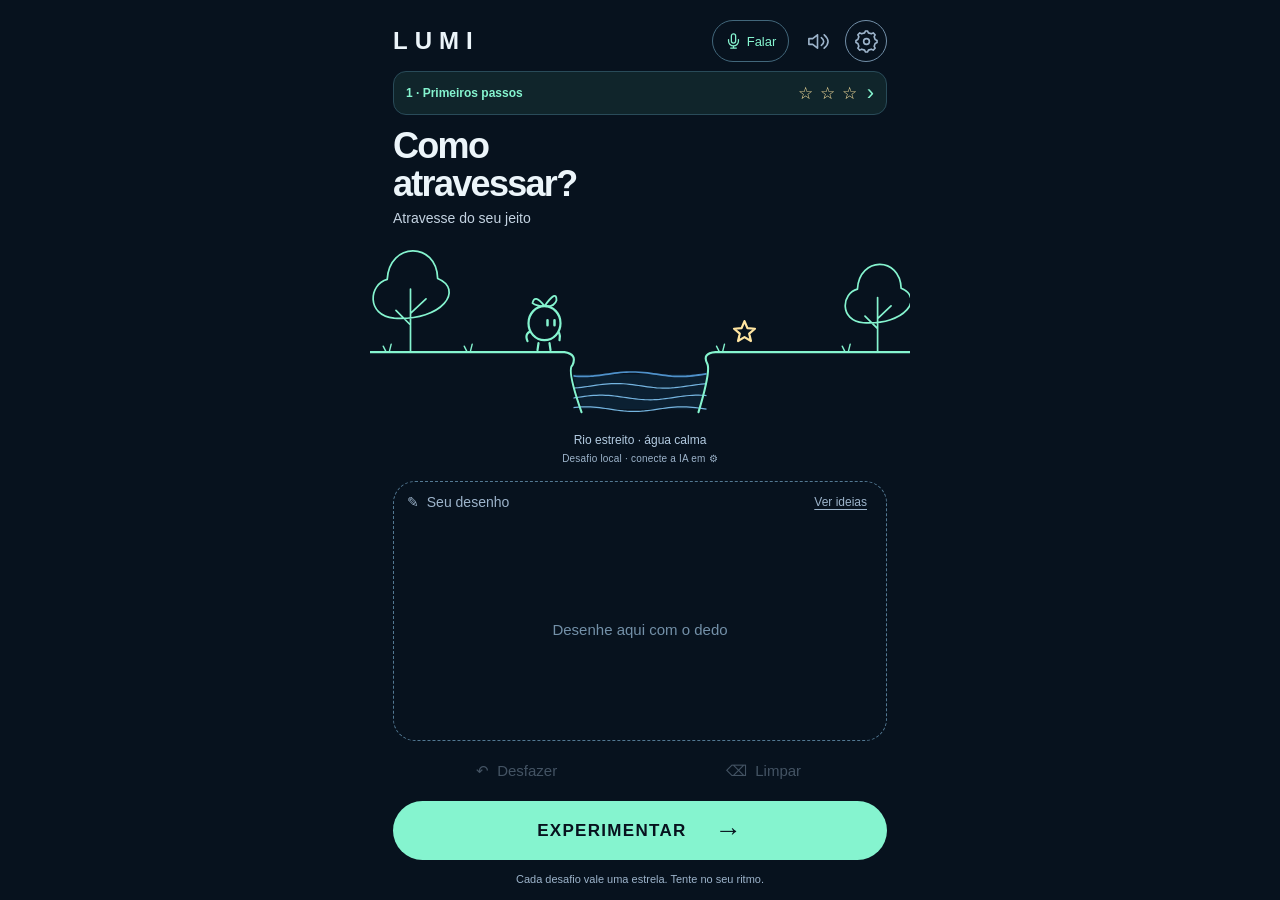
==== commit 1075fbb0: "Add six progressive river levels, eighteen goals, persistent stars and voice-aware free play" ====
--- a/app/src/main/assets/index.html
+++ b/app/src/main/assets/index.html
@@ -3,11 +3,12 @@
 <body><main id="app">
 <header><span class="wordmark">LUMI</span><div class="header-tools"><button id="voice-toggle" class="voice-button" aria-label="Conversar com Lumi" aria-pressed="false"><span id="voice-icon"></span><span id="voice-label">Falar</span></button><button id="listen" class="icon" aria-label="Ouvir o desafio"></button><button id="settings" class="icon circle" aria-label="Configurações"></button></div></header>
 <section id="voice-bar" class="hidden" aria-label="Conversa por voz"><div><strong id="voice-status">Lumi · voz de IA</strong><button id="voice-end" aria-label="Desligar microfone">Desligar ×</button></div><p id="voice-caption" aria-live="polite">Diga: “Fica de noite”.</p><button id="voice-play" class="hidden">Toque para ouvir a Lumi</button></section>
+<button id="level-map" aria-label="Abrir mapa de níveis"><span id="level-label">1 · Primeiros passos</span><span id="level-stars" aria-label="0 de 3 estrelas">☆ ☆ ☆</span><span aria-hidden="true">›</span></button>
 <section class="intro"><h1 id="title">Como<br>atravessar?</h1><p id="subtitle">Desenhe uma ideia. Veja acontecer.</p></section>
 <section id="world-wrap" aria-label="Desafio de atravessar o rio"><canvas id="world"></canvas><span id="conditions">Rio estreito · água calma</span><span id="origin">Desafio local</span></section>
-<section id="drawing-area"><div class="pad-heading"><span id="pad-label">✎ &nbsp;Seu desenho</span><button id="ideas">Ver ideias</button></div><canvas id="drawing" aria-label="Área para desenhar uma ponte, um barco ou um salto"></canvas><span id="draw-placeholder">Desenhe aqui com o dedo</span><div id="busy" class="hidden" role="status"><span class="spinner"></span><strong>Lendo sua ideia…</strong><span>Decisions está olhando o desenho.</span></div><div id="outcome" class="hidden" role="status"><div id="solution-icon"></div><h2 id="outcome-title"></h2><p id="outcome-description"></p><span id="recognition"></span><button id="correct" class="text-button">Não era isso que desenhei</button></div></section>
+<section id="drawing-area"><div class="pad-heading"><span id="pad-label">✎ &nbsp;Seu desenho</span><button id="ideas">Ver ideias</button></div><canvas id="drawing" aria-label="Área para desenhar uma ponte, um barco ou um salto"></canvas><span id="draw-placeholder">Desenhe aqui com o dedo</span><div id="busy" class="hidden" role="status"><span class="spinner"></span><strong>Lendo sua ideia…</strong><span>Decisions está olhando o desenho.</span></div><div id="outcome" class="hidden" role="status"><div id="solution-icon"></div><h2 id="outcome-title"></h2><p id="outcome-description"></p><span id="level-reward"></span><span id="recognition"></span><button id="correct" class="text-button">Não era isso que desenhei</button></div></section>
 <div id="drawing-tools"><button id="undo" aria-label="Desfazer último traço">↶ &nbsp;Desfazer</button><button id="clear" aria-label="Limpar desenho">⌫ &nbsp;Limpar</button></div>
 <div id="feedback" role="status" aria-live="polite"></div>
 <footer><button id="submit" class="primary">EXPERIMENTAR <span>→</span></button><button id="retry" class="secondary hidden">Tentar outro desenho</button><p id="footer-note">Desenhe uma ponte, um barco ou um salto.</p></footer>
 <div id="overlay" class="hidden"><section id="panel" role="dialog" aria-modal="true" aria-labelledby="panel-title"></section></div>
-</main><script src="game.js"></script><script src="live-voice.js"></script></body></html>
+</main><script src="levels.js"></script><script src="game.js"></script><script src="live-voice.js"></script></body></html>
--- a/app/src/main/assets/style.css
+++ b/app/src/main/assets/style.css
@@ -1,3 +1,4 @@
 :root{--bg:#07121e;--ink:#ecf5fa;--mint:#85f4cf;--muted:#9db4cb;--gold:#ffe5a1;--line:#294358;--surface:#0c1c2b}*{box-sizing:border-box;-webkit-tap-highlight-color:transparent}html,body{margin:0;width:100%;height:100%;overflow:hidden;background:var(--bg);color:var(--ink);font-family:ui-rounded,'Arial Rounded MT Bold',Arial,Helvetica,sans-serif;overscroll-behavior:none;user-select:none}button,input{font:inherit}button{cursor:pointer;color:inherit;background:none;border:0;touch-action:manipulation}button:focus-visible,input:focus-visible{outline:3px solid var(--gold);outline-offset:3px}button:active{transform:scale(.97)}button:disabled{opacity:.4;cursor:default}button svg{width:23px;height:23px}#app{position:relative;width:100%;height:100%;max-width:540px;margin:auto;display:flex;flex-direction:column;padding:20px 23px 10px;gap:9px;overflow:hidden}header{display:flex;align-items:center;justify-content:space-between;flex-shrink:0;height:42px}.wordmark{font-size:24px;letter-spacing:7px;font-weight:650}.header-tools{display:flex;gap:7px}.icon{width:42px;height:42px;display:grid;place-items:center;padding:9px;color:var(--muted)}.circle{border:1px solid #728fa8;border-radius:50%}.intro{flex-shrink:0}h1{font-size:clamp(34px,10.3vw,46px);line-height:1.06;letter-spacing:-1.7px;margin:7px 0 11px;font-weight:750}.intro p{font-size:15px;line-height:1.4;color:#c4d3e2;margin:0}#world-wrap{position:relative;flex:0 1 26%;min-height:135px;margin:0 -23px}#world{display:block;width:100%;height:100%}#conditions{position:absolute;bottom:17px;left:0;right:0;text-align:center;font-size:12px;color:#b3cbe1}#origin{position:absolute;bottom:0;left:0;right:0;text-align:center;font-size:10px;color:var(--muted);letter-spacing:.2px}#drawing-area{position:relative;flex:1 1 230px;min-height:135px;border:1.5px dashed #527892;border-radius:22px;margin-top:8px;overflow:hidden}#drawing{position:absolute;inset:40px 0 0;width:100%;height:calc(100% - 40px);touch-action:none}#draw-placeholder{position:absolute;left:8px;right:8px;top:54%;text-align:center;font-size:15px;color:#7390a8;pointer-events:none}.pad-heading{position:relative;display:flex;align-items:center;justify-content:space-between;height:40px;padding:5px 13px;z-index:1;font-size:14px;color:var(--muted);pointer-events:none}.pad-heading button{min-height:34px;font-size:12px;text-decoration:underline;text-underline-offset:3px;pointer-events:auto}#drawing-tools{display:flex;align-items:center;justify-content:space-around;flex-shrink:0}#drawing-tools button{min-height:42px;font-size:15px;color:var(--muted);min-width:110px}#feedback{min-height:0;color:var(--gold);text-align:center;font-size:13px;line-height:1.35;flex-shrink:0}#feedback:empty{display:none}footer{flex-shrink:0}.primary{width:100%;min-height:58px;border-radius:32px;background:var(--mint);color:var(--bg);letter-spacing:1.3px;font-size:17px;font-weight:750;display:flex;align-items:center;justify-content:center;gap:28px;padding:14px}.primary span{font-size:27px;font-weight:400}.secondary{width:100%;min-height:38px;color:var(--muted);font-size:14px;margin-top:4px}#footer-note{margin:12px 0 2px;font-size:11px;text-align:center;color:var(--muted);line-height:1.45}.hidden{display:none!important}#busy{position:absolute;inset:0;background:#07121ef2;display:flex;align-items:center;justify-content:center;flex-direction:column;gap:15px;padding:20px;text-align:center;z-index:3}#busy strong{font-size:20px}#busy>span:last-child{font-size:13px;color:var(--muted)}.spinner{width:32px;height:32px;border:2px solid var(--line);border-top-color:var(--mint);border-radius:50%;animation:turn 1.1s linear infinite}@keyframes turn{to{transform:rotate(360deg)}}#outcome{position:absolute;inset:0;background:var(--surface);display:flex;align-items:center;justify-content:center;flex-direction:column;text-align:center;padding:14px;z-index:2}#solution-icon svg{width:74px;height:48px;color:var(--gold)}#outcome h2{font-size:24px;line-height:1.1;letter-spacing:-.7px;margin:6px 0 8px}#outcome p{font-size:14px;line-height:1.45;max-width:300px;margin:0;color:#c8d8e6}#recognition{font-size:11px;color:var(--mint);margin-top:12px}.text-button{font-size:11px;min-height:32px;color:var(--muted);text-decoration:underline;text-underline-offset:3px}body[data-mode=result] h1,body[data-mode=animating] h1,body[data-mode=waiting] h1{font-size:32px;line-height:1.1;min-height:70px}body[data-mode=result] #drawing-area{border-style:solid;border-color:var(--line)}#overlay{position:absolute;inset:0;z-index:10;background:#020913ec;backdrop-filter:blur(10px);display:flex;align-items:center;justify-content:center;padding:20px}#panel{width:100%;max-height:100%;overflow:auto;background:var(--surface);border:1px solid var(--line);border-radius:24px;padding:24px;box-shadow:0 24px 80px #0008}#panel h2{font-size:26px;line-height:1.12;margin:0 0 14px;letter-spacing:-.7px}#panel p{font-size:14px;line-height:1.55;color:var(--muted)}#panel button{width:100%;margin-top:10px;min-height:46px;border-radius:24px;padding:10px;background:#152b3b;font-size:14px}#panel button.primary{background:var(--mint);color:var(--bg)}#panel label{display:block;font-size:13px;margin:16px 0 8px;color:var(--muted)}#panel input{background:#06131f;border:1px solid #385062;border-radius:12px;padding:14px;width:100%;color:var(--ink);font-size:17px;user-select:text}#panel .row{display:flex;align-items:center;justify-content:space-between;gap:8px;border-bottom:1px solid var(--line);padding:12px 0;font-size:14px}#panel .row button{width:auto;margin:0;min-width:80px}#panel .status{color:var(--gold);font-size:13px}#panel .service-row{padding:12px 0;border-bottom:1px solid var(--line);display:flex;flex-direction:column;gap:6px}#panel .service-row b{font-size:14px;color:var(--mint)}#panel .service-row span{font-size:12px;line-height:1.5}#panel .evidence{font-size:10px;white-space:pre-wrap;overflow-wrap:anywhere;user-select:text}#panel .small-note{font-size:11px;line-height:1.5}#panel .choice-list{display:grid;grid-template-columns:repeat(3,1fr);gap:6px}#panel .choice-list button{padding:12px 3px;font-size:12px;border:1px solid var(--line);border-radius:14px}#panel .choice-list svg{display:block;width:65px;height:44px;max-width:100%;margin:0 auto 7px;color:var(--gold)}.trace-example{display:block;width:100%;height:110px;color:var(--gold)}#panel .history-item{font-size:12px;line-height:1.5;padding:10px 0;border-top:1px solid var(--line);color:#bed1e2}button:focus-visible{outline-offset:-3px}@media(max-height:710px){#app{padding:12px 20px 8px;gap:5px}header{height:38px}h1{font-size:34px;margin:4px 0 7px}.intro p{font-size:13px}#world-wrap{min-height:115px;margin:0 -20px;flex-basis:24%}#drawing-area{margin-top:5px;min-height:120px}#drawing-tools button{min-height:36px;font-size:13px}.primary{min-height:50px;font-size:15px}#footer-note{margin-top:7px;font-size:10px}#outcome h2{font-size:21px}#outcome p{font-size:12px}#solution-icon svg{height:32px}#recognition{margin-top:6px}#feedback{font-size:12px}body[data-mode=result] h1,body[data-mode=animating] h1,body[data-mode=waiting] h1{font-size:28px;min-height:57px}}@media(prefers-reduced-motion:reduce){.spinner{animation-duration:2s}*{scroll-behavior:auto!important}}
 .trace-example svg{width:100%;height:100%}@media(max-height:710px){body[data-mode=result] #solution-icon,body[data-mode=result] #outcome h2{display:none}body[data-mode=result] #outcome{padding:12px}body[data-mode=result] #recognition{font-size:10px}}
 .voice-button{display:flex;gap:5px;align-items:center;justify-content:center;min-width:77px;height:42px;padding:8px 10px;border:1px solid #42677b;border-radius:23px;color:var(--mint);font-size:13px}.voice-button svg{width:17px;height:22px}.voice-button.on{background:var(--mint);color:var(--bg);border-color:var(--mint)}#voice-icon{height:22px}#voice-bar{flex-shrink:0;border:1px solid #315665;background:#102631;border-radius:14px;padding:7px 11px}#voice-bar>div{display:flex;justify-content:space-between;align-items:center;gap:5px}#voice-bar strong{font-size:11px;color:var(--mint);font-weight:500}#voice-end{min-height:30px;font-size:11px;color:var(--mint);white-space:nowrap}#voice-caption{font-size:12px;color:#d2e4ec;line-height:1.35;margin:0 0 3px;display:-webkit-box;-webkit-line-clamp:2;-webkit-box-orient:vertical;overflow:hidden;overflow-wrap:anywhere}#voice-play{font-size:12px;text-decoration:underline;min-height:32px;color:var(--gold)}#app:has(#voice-bar:not(.hidden)) h1{font-size:34px;margin:3px 0 7px}#app:has(#voice-bar:not(.hidden)) #world-wrap{flex-basis:22%;min-height:135px}#app:has(#voice-bar:not(.hidden)) #drawing-area{min-height:110px}@media(max-height:710px){#app:has(#voice-bar:not(.hidden)){gap:3px}#app:has(#voice-bar:not(.hidden)) h1{font-size:28px;line-height:1.02;margin:2px 0 5px}#app:has(#voice-bar:not(.hidden)) #world-wrap{min-height:135px;flex-basis:20%}#app:has(#voice-bar:not(.hidden)) #voice-caption{-webkit-line-clamp:1}#app:has(#voice-bar:not(.hidden)) #drawing-area{min-height:105px}.header-tools{gap:3px}.voice-button{min-width:70px;padding:8px}.wordmark{font-size:22px;letter-spacing:5px}#app:has(#voice-bar:not(.hidden)) #footer-note{margin-top:5px}}
+#level-map{display:flex;align-items:center;gap:9px;flex-shrink:0;min-height:40px;padding:8px 12px;border-radius:13px;border:1px solid #294b59;background:#10252b;text-align:left;color:var(--mint)}#level-label{flex:1;font-size:12px;font-weight:600}#level-stars{font-size:17px;letter-spacing:1px;color:var(--gold);white-space:nowrap}#level-map>span:last-child{font-size:22px}#level-reward{display:block;color:var(--gold);font-size:13px;line-height:1.35;margin-top:9px;max-width:280px}#panel .level-list{display:flex;flex-direction:column;gap:8px}#panel .level-list button{display:flex;gap:12px;align-items:center;padding:12px;margin:0;border:1px solid var(--line);border-radius:16px;text-align:left}#panel .level-list button.selected{border-color:var(--mint)}.level-number{display:grid;place-items:center;flex:0 0 32px;height:32px;border:1px solid #496c7e;border-radius:50%;font-size:20px;color:var(--mint)}.level-list b{display:block;font-size:15px}.level-list small{display:block;font-size:11px;line-height:1.4;color:var(--muted);margin:4px 0}.map-stars{color:var(--gold);letter-spacing:3px;font-size:17px}.level-lock{margin-left:auto}#app .intro h1{font-size:36px;line-height:1.06;margin:3px 0 6px}#app .intro p{font-size:14px}#app:has(#voice-bar:not(.hidden)) h1{font-size:29px}#app:has(#voice-bar:not(.hidden)) #world-wrap{min-height:135px}@media(max-height:710px){#app{gap:4px}#level-map{min-height:35px;padding:5px 10px}#level-label{font-size:11px}#level-stars{font-size:16px}#app .intro h1{font-size:29px;margin:2px 0 5px}#app .intro p{font-size:12px}#level-reward{font-size:11px;margin-top:7px}#app:has(#voice-bar:not(.hidden)) .intro h1{font-size:25px;min-height:0}#app:has(#voice-bar:not(.hidden)) #drawing-area{min-height:98px}#app:has(#voice-bar:not(.hidden)) #footer-note{font-size:9px;margin-top:4px}#app:has(#voice-bar:not(.hidden)) .primary{min-height:44px;padding:10px}#app:has(#voice-bar:not(.hidden)) #drawing-tools button{min-height:30px}}
